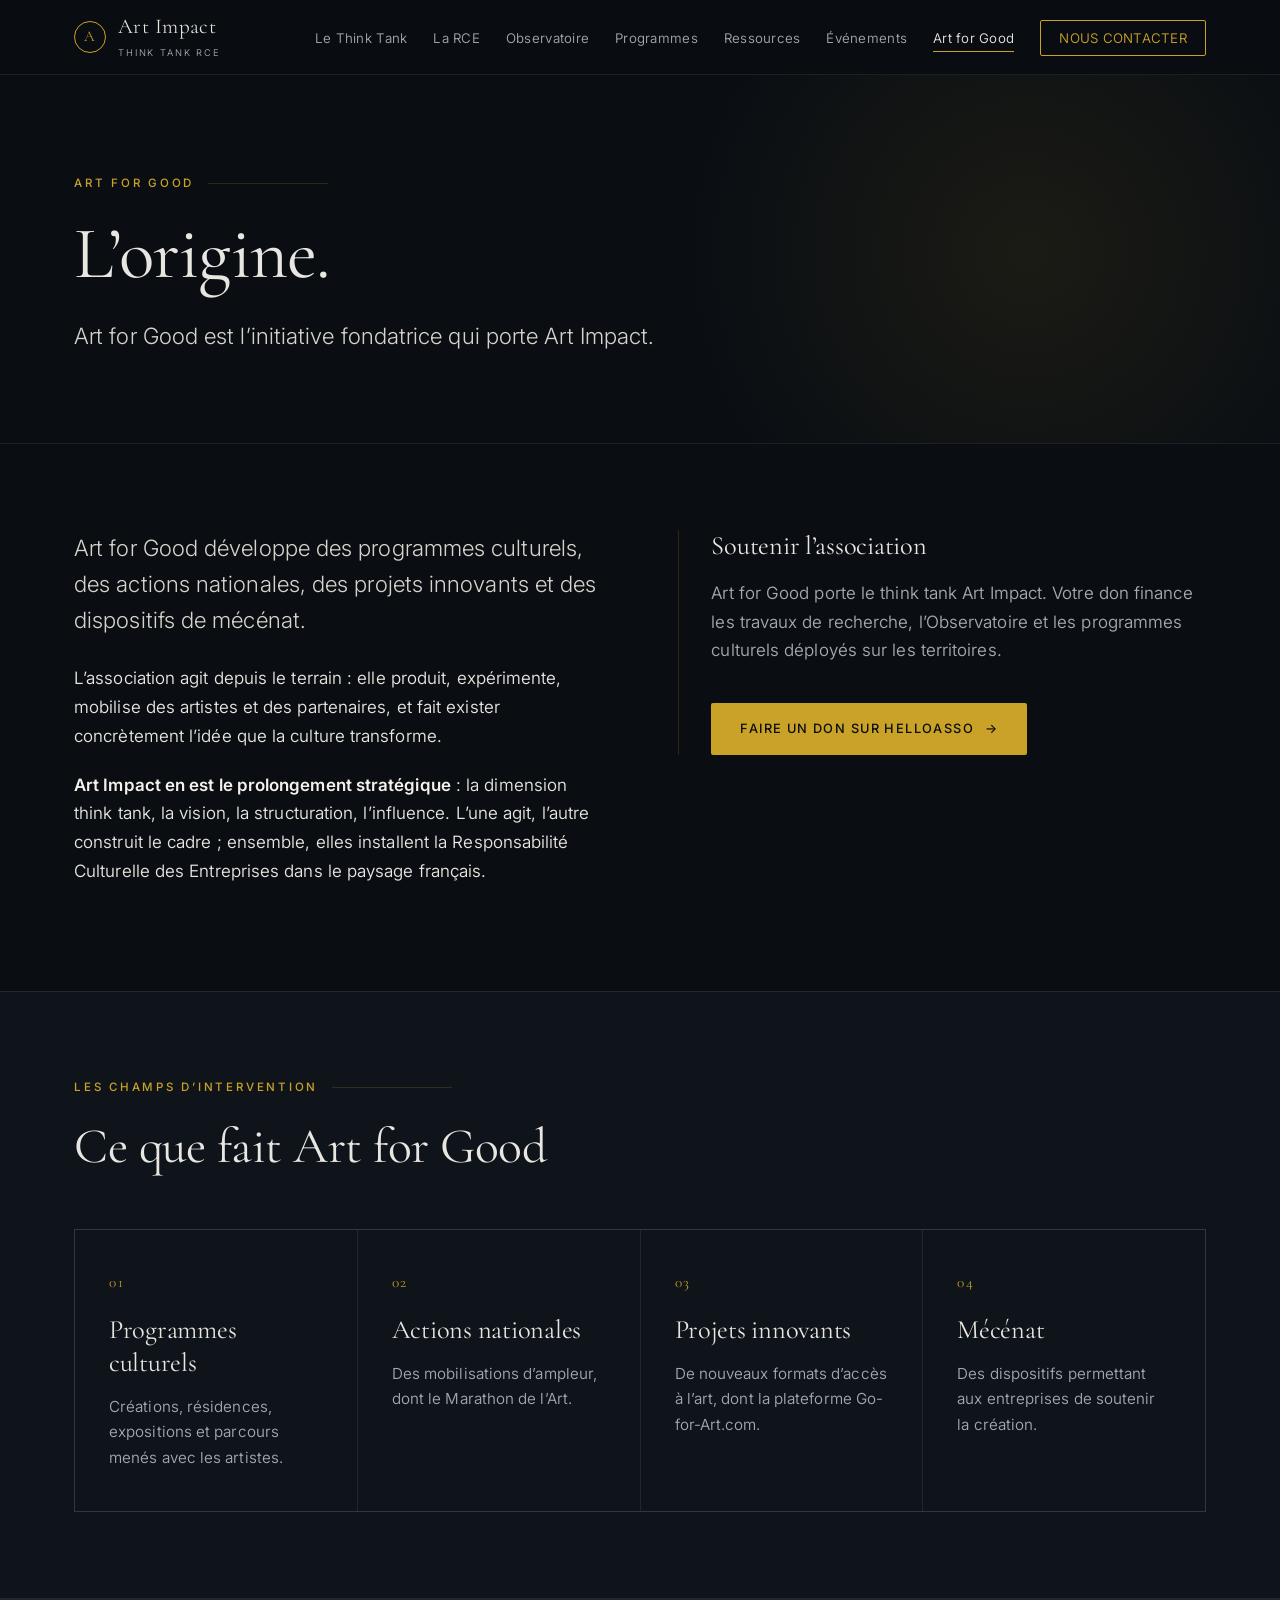
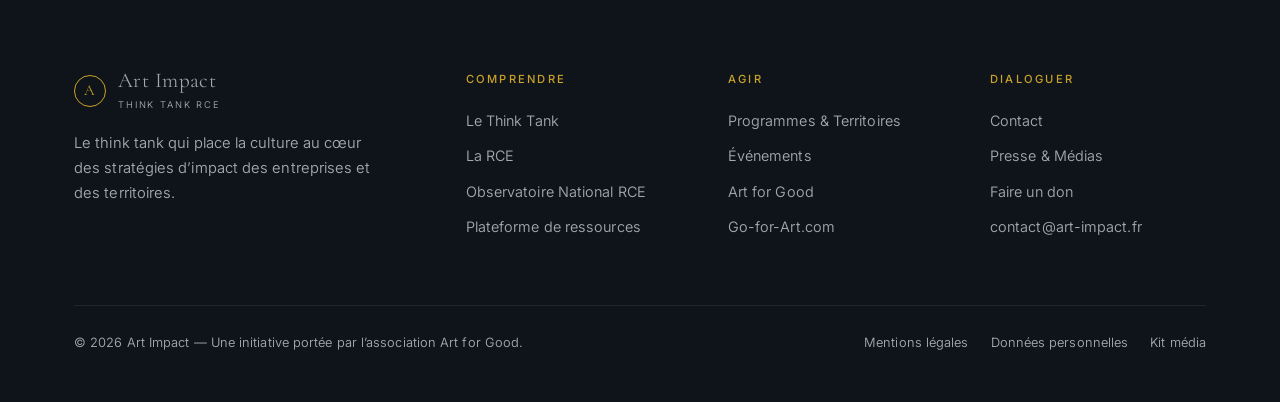
==== art-for-good.html @ ce0cd266 "Site Art Impact : think tank de la Responsabilite Culturelle des Entreprises Site statique 12 pages " ====
<!DOCTYPE html>
<html lang="fr">
<head>
<meta charset="utf-8">
<meta name="viewport" content="width=device-width, initial-scale=1">
<title>Art for Good — L’origine d’Art Impact</title>
<meta name="description" content="Art for Good est l’initiative fondatrice qui porte Art Impact : programmes culturels, actions nationales, projets innovants et dispositifs de mécénat.">
<link rel="canonical" href="https://art-impact.fr/art-for-good.html">
<meta name="theme-color" content="#0A0E13">
<meta property="og:type" content="website">
<meta property="og:site_name" content="Art Impact">
<meta property="og:locale" content="fr_FR">
<meta property="og:title" content="Art for Good — L’origine d’Art Impact">
<meta property="og:description" content="Art for Good est l’initiative fondatrice qui porte Art Impact : programmes culturels, actions nationales, projets innovants et dispositifs de mécénat.">
<meta property="og:url" content="https://art-impact.fr/art-for-good.html">
<meta name="twitter:card" content="summary_large_image">
<link rel="icon" href="data:image/svg+xml,<svg xmlns='http://www.w3.org/2000/svg' viewBox='0 0 32 32'><rect width='32' height='32' fill='%230A0E13'/><text x='16' y='23' font-size='19' font-family='Georgia,serif' fill='%23C9A227' text-anchor='middle'>A</text></svg>">
<link rel="preconnect" href="https://fonts.googleapis.com">
<link rel="preconnect" href="https://fonts.gstatic.com" crossorigin>
<link href="https://fonts.googleapis.com/css2?family=Cormorant+Garamond:wght@300;400;500&family=Inter:wght@300;400;500;600&display=swap" rel="stylesheet">
<link rel="stylesheet" href="assets/css/style.css">
<script type="application/ld+json">
{"@context":"https://schema.org","@type":"Organization","name":"Art Impact",
"alternateName":"Think Tank de la Responsabilité Culturelle des Entreprises",
"url":"https://art-impact.fr","email":"contact@art-impact.fr",
"description":"Art Impact est le think tank qui place la culture au cœur des stratégies d\u2019impact des entreprises et des territoires.",
"parentOrganization":{"@type":"NGO","name":"Art for Good"}}
</script>
</head>
<body>

<header class="site-header">
  <div class="wrap nav">
    <a class="brand" href="index.html" aria-label="Art Impact, accueil">
      <span class="brand-mark" aria-hidden="true">A</span>
      <span>
        <span class="brand-name">Art Impact</span>
        <span class="brand-sub">Think Tank RCE</span>
      </span>
    </a>
    <button class="burger" type="button" aria-label="Ouvrir le menu" aria-expanded="false" aria-controls="menu-principal">
      <span></span><span></span><span></span>
    </button>
    <ul class="nav-links" id="menu-principal">
      <li><a href="think-tank.html">Le Think&nbsp;Tank</a></li>
      <li><a href="rce.html">La RCE</a></li>
      <li><a href="observatoire.html">Observatoire</a></li>
      <li><a href="programmes.html">Programmes</a></li>
      <li><a href="ressources.html">Ressources</a></li>
      <li><a href="evenements.html">Événements</a></li>
      <li><a href="art-for-good.html" aria-current="page">Art&nbsp;for&nbsp;Good</a></li>
      <li><a class="nav-cta" href="contact.html">Nous contacter</a></li>
    </ul>
  </div>
</header>

<main id="contenu">

<section class="page-hero">
  <div class="wrap">
    <p class="eyebrow">Art for Good</p>
    <h1>L’origine.</h1>
    <p class="lead">Art for Good est l’initiative fondatrice qui porte Art Impact.</p>
  </div>
</section>

<section class="sec">
  <div class="wrap">
    <div class="split reveal">
      <div>
        <p class="lead">Art for Good développe des programmes culturels, des actions nationales, des
        projets innovants et des dispositifs de mécénat.</p>
        <p>L’association agit depuis le terrain&nbsp;: elle produit, expérimente, mobilise des artistes et
        des partenaires, et fait exister concrètement l’idée que la culture transforme.</p>
        <p><strong>Art Impact en est le prolongement stratégique</strong>&nbsp;: la dimension think tank,
        la vision, la structuration, l’influence. L’une agit, l’autre construit le cadre&nbsp;; ensemble,
        elles installent la Responsabilité Culturelle des Entreprises dans le paysage français.</p>
      </div>
      <div class="split-side">
        <h3>Soutenir l’association</h3>
        <p class="dim">Art for Good porte le think tank Art Impact. Votre don finance les travaux de
        recherche, l’Observatoire et les programmes culturels déployés sur les territoires.</p>
        <div class="btn-row">
          <a class="btn btn-primary" href="https://www.helloasso.com/associations/art-for-good" target="_blank" rel="noopener">Faire un don sur HelloAsso <span class="arw">&rarr;</span></a>
        </div>
      </div>
    </div>
  </div>
</section>

<section class="sec sec-alt">
  <div class="wrap">
    <div class="sec-head reveal">
      <p class="eyebrow">Les champs d’intervention</p>
      <h2>Ce que fait Art for Good</h2>
    </div>
    <div class="grid grid-4 reveal">
      <article class="cell"><span class="num">01</span><h3>Programmes culturels</h3>
        <p>Créations, résidences, expositions et parcours menés avec les artistes.</p></article>
      <article class="cell"><span class="num">02</span><h3>Actions nationales</h3>
        <p>Des mobilisations d’ampleur, dont le Marathon de l’Art.</p></article>
      <article class="cell"><span class="num">03</span><h3>Projets innovants</h3>
        <p>De nouveaux formats d’accès à l’art, dont la plateforme Go-for-Art.com.</p></article>
      <article class="cell"><span class="num">04</span><h3>Mécénat</h3>
        <p>Des dispositifs permettant aux entreprises de soutenir la création.</p></article>
    </div>
  </div>
</section>

</main>

<footer class="site-footer">
  <div class="wrap">
    <div class="foot-grid">
      <div class="foot-brand">
        <a class="brand" href="index.html">
          <span class="brand-mark" aria-hidden="true">A</span>
          <span>
            <span class="brand-name">Art Impact</span>
            <span class="brand-sub">Think Tank RCE</span>
          </span>
        </a>
        <p>Le think tank qui place la culture au cœur des stratégies d’impact des entreprises et des territoires.</p>
      </div>
      <div>
        <h4>Comprendre</h4>
        <ul>
          <li><a href="think-tank.html">Le Think Tank</a></li>
          <li><a href="rce.html">La RCE</a></li>
          <li><a href="observatoire.html">Observatoire National RCE</a></li>
          <li><a href="ressources.html">Plateforme de ressources</a></li>
        </ul>
      </div>
      <div>
        <h4>Agir</h4>
        <ul>
          <li><a href="programmes.html">Programmes &amp; Territoires</a></li>
          <li><a href="evenements.html">Événements</a></li>
          <li><a href="art-for-good.html">Art for Good</a></li>
          <li><a href="go-for-art.html">Go-for-Art.com</a></li>
        </ul>
      </div>
      <div>
        <h4>Dialoguer</h4>
        <ul>
          <li><a href="contact.html">Contact</a></li>
          <li><a href="presse.html">Presse &amp; Médias</a></li>
          <li><a href="https://www.helloasso.com/associations/art-for-good" target="_blank" rel="noopener">Faire un don</a></li>
          <li><a href="mailto:contact@art-impact.fr">contact@art-impact.fr</a></li>
        </ul>
      </div>
    </div>
    <div class="foot-bottom">
      <p>© 2026 Art Impact — Une initiative portée par l’association Art for Good.</p>
      <nav aria-label="Liens légaux">
        <a href="mentions-legales.html">Mentions légales</a>
        <a href="mentions-legales.html#donnees">Données personnelles</a>
        <a href="presse.html">Kit média</a>
      </nav>
    </div>
  </div>
</footer>

<script src="assets/js/main.js" defer></script>
</body>
</html>
---- assets/css/style.css ----
/* ART IMPACT — Think Tank de la Responsabilité Culturelle des Entreprises
   Direction artistique : institutionnel premium sombre */

:root{
  --ink:#0A0E13;
  --ink-2:#0F141B;
  --ink-3:#151C25;
  --line:rgba(201,162,39,.18);
  --line-soft:rgba(255,255,255,.08);
  --text:#E8E6E1;
  --text-dim:#A3A8B0;
  --gold:#C9A227;
  --gold-soft:#E0C15E;
  --copper:#B4703C;
  --serif:"Cormorant Garamond",Georgia,"Times New Roman",serif;
  --sans:"Inter",-apple-system,BlinkMacSystemFont,"Segoe UI",Roboto,sans-serif;
  --wrap:1180px;
  --gut:24px;
}

*,*::before,*::after{box-sizing:border-box}
html{scroll-behavior:smooth;-webkit-text-size-adjust:100%}
body{
  margin:0;background:var(--ink);color:var(--text);
  font-family:var(--sans);font-size:17px;line-height:1.7;
  font-weight:350;letter-spacing:.005em;
  -webkit-font-smoothing:antialiased;overflow-x:hidden;
}
img{max-width:100%;display:block}
a{color:inherit;text-decoration:none}
::selection{background:var(--gold);color:var(--ink)}

.wrap{width:100%;max-width:var(--wrap);margin:0 auto;padding:0 var(--gut)}
.narrow{max-width:820px}

/* ---------- Typographie ---------- */
h1,h2,h3,h4{font-family:var(--serif);font-weight:400;letter-spacing:-.01em;margin:0}
h1{font-size:clamp(2.6rem,6.4vw,4.6rem);line-height:1.04}
h2{font-size:clamp(2rem,4vw,3.1rem);line-height:1.12}
h3{font-size:clamp(1.3rem,2.2vw,1.65rem);line-height:1.25}
p{margin:0 0 1.15em}
.lead{font-size:clamp(1.12rem,1.9vw,1.4rem);line-height:1.62;color:#D6D3CC;font-weight:300}
.dim{color:var(--text-dim)}
.serif-quote{font-family:var(--serif);font-size:clamp(1.5rem,3.2vw,2.35rem);line-height:1.35;color:#F2EFE8;font-weight:300}
strong{font-weight:600;color:#F5F2EC}

.eyebrow{
  font-size:.72rem;letter-spacing:.24em;text-transform:uppercase;
  color:var(--gold);font-weight:500;font-family:var(--sans);
  display:flex;align-items:center;gap:14px;margin-bottom:22px;
}
.eyebrow::after{content:"";flex:1;height:1px;background:var(--line);max-width:120px}
.eyebrow.solo::after{display:none}

.rule{height:1px;background:var(--line-soft);border:0;margin:0}

/* ---------- Header ---------- */
.site-header{
  position:sticky;top:0;z-index:100;
  background:rgba(10,14,19,.82);backdrop-filter:blur(14px);
  border-bottom:1px solid var(--line-soft);
}
.nav{display:flex;align-items:center;justify-content:space-between;height:74px;gap:24px}
.brand{display:flex;align-items:center;gap:12px;flex-shrink:0}
.brand-mark{
  width:32px;height:32px;border:1px solid var(--gold);border-radius:50%;
  display:grid;place-items:center;font-family:var(--serif);font-size:.95rem;color:var(--gold);
  flex-shrink:0;
}
.brand-name{font-family:var(--serif);font-size:1.32rem;letter-spacing:.02em;line-height:1}
.brand-sub{display:block;font-family:var(--sans);font-size:.58rem;letter-spacing:.2em;
  text-transform:uppercase;color:var(--text-dim);margin-top:3px}
.nav-links{display:flex;align-items:center;gap:26px;list-style:none;margin:0;padding:0}
.nav-links a{
  font-size:.83rem;color:var(--text-dim);letter-spacing:.02em;
  padding:6px 0;position:relative;transition:color .25s;white-space:nowrap;
}
.nav-links a:hover,.nav-links a[aria-current="page"]{color:var(--text)}
.nav-links a[aria-current="page"]::after{
  content:"";position:absolute;left:0;right:0;bottom:0;height:1px;background:var(--gold);
}
.nav-cta{
  border:1px solid var(--gold);color:var(--gold)!important;
  padding:9px 18px!important;border-radius:2px;font-size:.78rem;letter-spacing:.08em;
  text-transform:uppercase;transition:background .25s,color .25s;
}
.nav-cta:hover{background:var(--gold);color:var(--ink)!important}
.burger{display:none;background:none;border:0;color:var(--text);padding:10px;cursor:pointer}
.burger span{display:block;width:22px;height:1.5px;background:currentColor;margin:5px 0;transition:.3s}
.nav-open .burger span:nth-child(1){transform:translateY(6.5px) rotate(45deg)}
.nav-open .burger span:nth-child(2){opacity:0}
.nav-open .burger span:nth-child(3){transform:translateY(-6.5px) rotate(-45deg)}

@media(max-width:1060px){
  .burger{display:block}
  .nav-links{
    position:fixed;inset:74px 0 auto;background:var(--ink-2);
    flex-direction:column;align-items:flex-start;gap:0;padding:14px var(--gut) 34px;
    border-bottom:1px solid var(--line-soft);
    transform:translateY(-120%);transition:transform .4s cubic-bezier(.16,1,.3,1);
    max-height:calc(100vh - 74px);overflow-y:auto;
  }
  .nav-open .nav-links{transform:translateY(0)}
  .nav-links li{width:100%;border-bottom:1px solid var(--line-soft)}
  .nav-links li:last-child{border:0;padding-top:18px}
  .nav-links a{display:block;padding:15px 0;font-size:.98rem}
  .nav-cta{display:inline-block}
}

/* ---------- Hero ---------- */
.hero{position:relative;padding:clamp(88px,15vh,170px) 0 clamp(72px,11vh,120px);overflow:hidden}
.hero::before{
  content:"";position:absolute;top:-30%;left:50%;transform:translateX(-50%);
  width:1100px;height:1100px;pointer-events:none;
  background:radial-gradient(circle,rgba(201,162,39,.10) 0%,rgba(180,112,60,.05) 38%,transparent 66%);
}
.hero::after{
  content:"";position:absolute;inset:0;pointer-events:none;opacity:.5;
  background-image:linear-gradient(var(--line-soft) 1px,transparent 1px);
  background-size:100% 96px;mask-image:linear-gradient(to bottom,transparent,#000 60%,transparent);
  -webkit-mask-image:linear-gradient(to bottom,transparent,#000 60%,transparent);
}
.hero .wrap{position:relative;z-index:2}
.hero h1{max-width:16ch}
.hero .lead{max-width:62ch;margin-top:30px}
.hero-meta{
  display:flex;flex-wrap:wrap;gap:12px 34px;margin-top:44px;
  font-size:.76rem;letter-spacing:.14em;text-transform:uppercase;color:var(--text-dim);
}
.hero-meta span{display:flex;align-items:center;gap:9px}
.hero-meta span::before{content:"";width:5px;height:5px;background:var(--gold);border-radius:50%}

.page-hero{padding:clamp(70px,11vh,120px) 0 clamp(48px,7vh,76px);border-bottom:1px solid var(--line-soft);position:relative;overflow:hidden}
.page-hero::before{
  content:"";position:absolute;top:-55%;right:-10%;width:760px;height:760px;pointer-events:none;
  background:radial-gradient(circle,rgba(201,162,39,.09),transparent 64%);
}
.page-hero .wrap{position:relative;z-index:2}
.page-hero h1{max-width:18ch}
.page-hero .lead{max-width:64ch;margin-top:26px}

/* ---------- Sections ---------- */
section{position:relative}
.sec{padding:clamp(66px,9.5vh,118px) 0}
.sec-alt{background:var(--ink-2);border-top:1px solid var(--line-soft);border-bottom:1px solid var(--line-soft)}
.sec-head{max-width:760px;margin-bottom:54px}
.sec-head p:last-child{margin-bottom:0}

/* ---------- Boutons ---------- */
.btn-row{display:flex;flex-wrap:wrap;gap:14px;margin-top:38px}
.btn{
  display:inline-flex;align-items:center;gap:11px;
  padding:14px 28px;border-radius:2px;font-size:.8rem;letter-spacing:.11em;
  text-transform:uppercase;font-weight:500;transition:.28s;border:1px solid transparent;
}
.btn-primary{background:var(--gold);color:var(--ink)}
.btn-primary:hover{background:var(--gold-soft)}
.btn-ghost{border-color:var(--line);color:var(--text)}
.btn-ghost:hover{border-color:var(--gold);color:var(--gold)}
.btn .arw{transition:transform .28s}
.btn:hover .arw{transform:translateX(4px)}

.link-more{
  display:inline-flex;align-items:center;gap:9px;color:var(--gold);
  font-size:.78rem;letter-spacing:.11em;text-transform:uppercase;font-weight:500;
  border-bottom:1px solid transparent;padding-bottom:3px;transition:border-color .25s;
}
.link-more:hover{border-color:var(--gold)}

/* ---------- Grilles ---------- */
.grid{display:grid;gap:1px;background:var(--line-soft);border:1px solid var(--line-soft)}
.grid-2{grid-template-columns:repeat(2,1fr)}
.grid-3{grid-template-columns:repeat(3,1fr)}
.grid-4{grid-template-columns:repeat(4,1fr)}
.cell{background:var(--ink);padding:40px 34px;transition:background .35s;position:relative}
.sec-alt .cell{background:var(--ink-2)}
.cell:hover{background:var(--ink-3)}
.cell .num{
  font-family:var(--serif);font-size:.95rem;color:var(--gold);
  display:block;margin-bottom:18px;letter-spacing:.1em;
}
.cell h3{margin-bottom:14px}
.cell p{font-size:.95rem;color:var(--text-dim);margin-bottom:0}
.cell p + .link-more{margin-top:22px}

.cards{display:grid;gap:22px;grid-template-columns:repeat(auto-fit,minmax(280px,1fr))}
.card{
  background:var(--ink-2);border:1px solid var(--line-soft);padding:34px 30px;
  border-radius:3px;transition:border-color .35s,transform .35s;
}
.sec-alt .card{background:var(--ink-3)}
.card:hover{border-color:var(--line);transform:translateY(-3px)}
.card h3{margin-bottom:12px}
.card p{font-size:.95rem;color:var(--text-dim);margin-bottom:0}

/* ---------- Liste éditoriale ---------- */
.ed-list{list-style:none;margin:0;padding:0;border-top:1px solid var(--line-soft)}
.ed-list li{
  border-bottom:1px solid var(--line-soft);padding:26px 0;
  display:grid;grid-template-columns:52px 1fr;gap:24px;align-items:start;
}
.ed-list .k{font-family:var(--serif);color:var(--gold);font-size:1.05rem;padding-top:2px}
.ed-list h3{margin-bottom:8px}
.ed-list p{font-size:.95rem;color:var(--text-dim);margin:0}

.bullets{list-style:none;margin:0;padding:0}
.bullets li{
  position:relative;padding-left:26px;margin-bottom:14px;
  font-size:.98rem;color:var(--text-dim);
}
.bullets li::before{
  content:"";position:absolute;left:0;top:11px;width:11px;height:1px;background:var(--gold);
}
.bullets strong{color:var(--text)}

/* ---------- Chiffres ---------- */
.stats{display:grid;grid-template-columns:repeat(auto-fit,minmax(190px,1fr));gap:1px;background:var(--line-soft);
  border:1px solid var(--line-soft)}
.stat{background:var(--ink);padding:38px 30px}
.sec-alt .stat{background:var(--ink-2)}
.stat b{display:block;font-family:var(--serif);font-size:clamp(2.2rem,4.4vw,3.1rem);color:var(--gold-soft);
  font-weight:400;line-height:1;margin-bottom:12px}
.stat span{font-size:.85rem;color:var(--text-dim);letter-spacing:.02em}

/* ---------- Split ---------- */
.split{display:grid;grid-template-columns:1fr 1fr;gap:clamp(40px,6vw,86px);align-items:start}
.split-side{border-left:1px solid var(--line);padding-left:32px}
.split-side h3{margin-bottom:16px}

/* ---------- Citation ---------- */
.pull{
  border-left:2px solid var(--gold);padding:8px 0 8px 32px;margin:52px 0;max-width:780px;
}

/* ---------- CTA bande ---------- */
.cta-band{
  background:linear-gradient(135deg,var(--ink-3),var(--ink-2));
  border-top:1px solid var(--line);border-bottom:1px solid var(--line);
  padding:clamp(58px,8vh,96px) 0;text-align:center;position:relative;overflow:hidden;
}
.cta-band::before{
  content:"";position:absolute;inset:0;pointer-events:none;
  background:radial-gradient(ellipse at 50% 120%,rgba(201,162,39,.14),transparent 62%);
}
.cta-band .wrap{position:relative;z-index:2}
.cta-band h2{max-width:20ch;margin:0 auto 20px}
.cta-band .lead{max-width:56ch;margin:0 auto}
.cta-band .btn-row{justify-content:center}

/* ---------- Formulaire ---------- */
.form{display:grid;gap:20px;max-width:680px}
.field{display:grid;gap:8px}
.field label{font-size:.72rem;letter-spacing:.16em;text-transform:uppercase;color:var(--text-dim)}
.field input,.field select,.field textarea{
  background:var(--ink-2);border:1px solid var(--line-soft);color:var(--text);
  padding:14px 16px;font-family:var(--sans);font-size:.97rem;border-radius:2px;
  transition:border-color .25s;width:100%;
}
.field input:focus,.field select:focus,.field textarea:focus{outline:0;border-color:var(--gold)}
.field textarea{min-height:150px;resize:vertical}
.form-row{display:grid;grid-template-columns:1fr 1fr;gap:20px}
.consent{display:flex;gap:12px;align-items:flex-start;font-size:.85rem;color:var(--text-dim)}
.consent input{width:16px;height:16px;margin-top:3px;accent-color:var(--gold);flex-shrink:0}

/* ---------- Footer ---------- */
.site-footer{background:var(--ink-2);border-top:1px solid var(--line-soft);padding:70px 0 34px;font-size:.9rem}
.foot-grid{display:grid;grid-template-columns:1.6fr 1fr 1fr 1fr;gap:46px;margin-bottom:54px}
.foot-grid h4{font-family:var(--sans);font-size:.7rem;letter-spacing:.2em;text-transform:uppercase;
  color:var(--gold);margin-bottom:20px;font-weight:500}
.foot-grid ul{list-style:none;margin:0;padding:0}
.foot-grid li{margin-bottom:11px}
.foot-grid a{color:var(--text-dim);transition:color .25s}
.foot-grid a:hover{color:var(--text)}
.foot-brand p{color:var(--text-dim);font-size:.92rem;max-width:34ch;margin-top:18px}
.foot-bottom{
  border-top:1px solid var(--line-soft);padding-top:26px;
  display:flex;flex-wrap:wrap;gap:16px;justify-content:space-between;
  font-size:.8rem;color:var(--text-dim);
}
.foot-bottom nav{display:flex;flex-wrap:wrap;gap:22px}

/* ---------- Animation ---------- */
.reveal{opacity:0;transform:translateY(22px);transition:opacity .85s cubic-bezier(.16,1,.3,1),transform .85s cubic-bezier(.16,1,.3,1)}
.reveal.in{opacity:1;transform:none}

/* ---------- Responsive ---------- */
@media(max-width:980px){
  .grid-4{grid-template-columns:repeat(2,1fr)}
  .grid-3{grid-template-columns:1fr}
  .split{grid-template-columns:1fr}
  .split-side{border-left:0;border-top:1px solid var(--line);padding-left:0;padding-top:28px}
  .foot-grid{grid-template-columns:1fr 1fr;gap:38px}
}
@media(max-width:640px){
  body{font-size:16px}
  .grid-2,.grid-4{grid-template-columns:1fr}
  .cell{padding:32px 26px}
  .form-row{grid-template-columns:1fr}
  .foot-grid{grid-template-columns:1fr}
  .ed-list li{grid-template-columns:1fr;gap:8px}
  .pull{padding-left:22px;margin:38px 0}
}
@media(prefers-reduced-motion:reduce){
  *{animation:none!important;transition:none!important}
  html{scroll-behavior:auto}
  .reveal{opacity:1;transform:none}
}
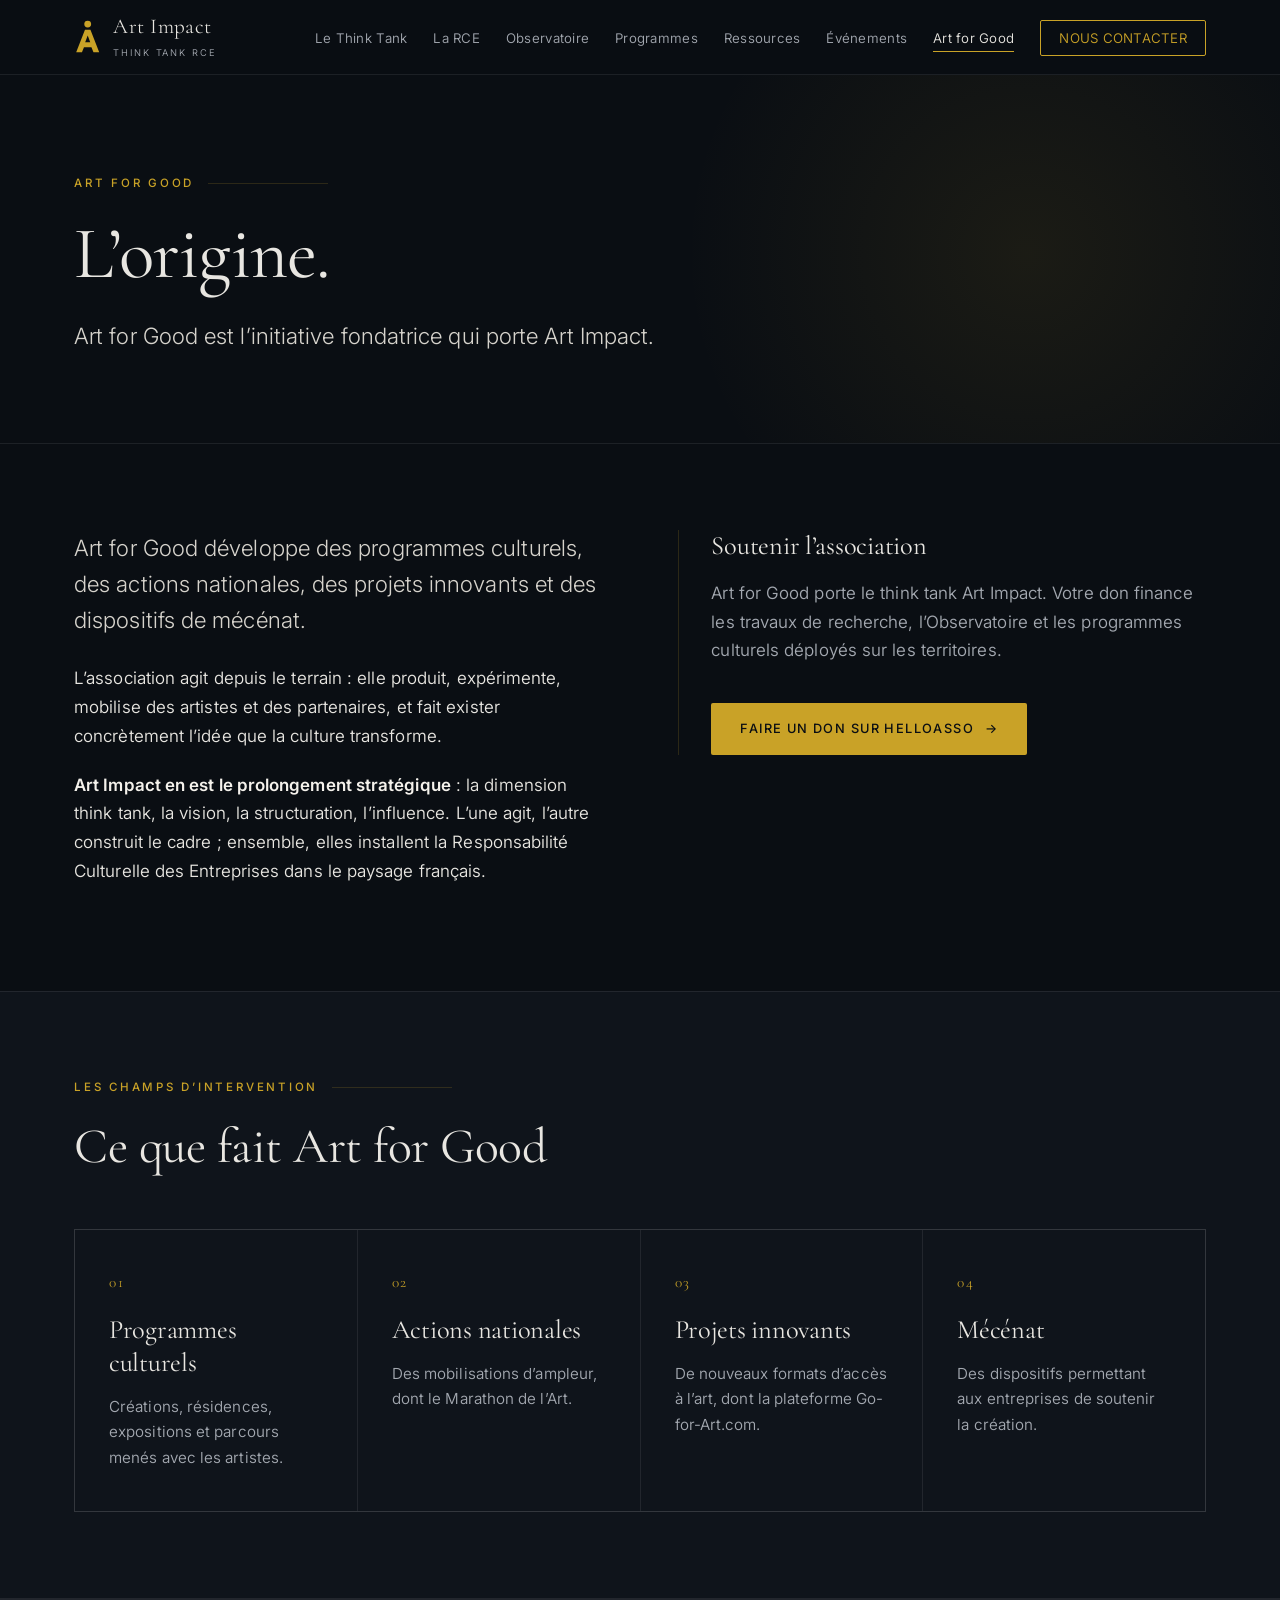
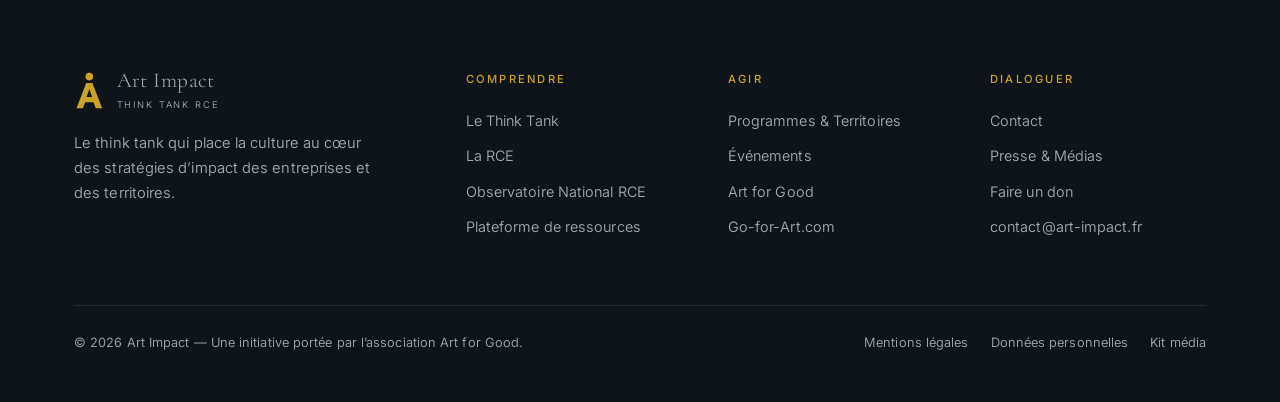
==== commit 3916edb6: "Integre le picto officiel Art Impact (logo, favicon, kit media) Le picto fourni est vectorise en SVG" ====
--- a/art-for-good.html
+++ b/art-for-good.html
@@ -14,7 +14,8 @@
 <meta property="og:description" content="Art for Good est l’initiative fondatrice qui porte Art Impact : programmes culturels, actions nationales, projets innovants et dispositifs de mécénat.">
 <meta property="og:url" content="https://art-impact.fr/art-for-good.html">
 <meta name="twitter:card" content="summary_large_image">
-<link rel="icon" href="data:image/svg+xml,<svg xmlns='http://www.w3.org/2000/svg' viewBox='0 0 32 32'><rect width='32' height='32' fill='%230A0E13'/><text x='16' y='23' font-size='19' font-family='Georgia,serif' fill='%23C9A227' text-anchor='middle'>A</text></svg>">
+<link rel="icon" type="image/svg+xml" href="assets/img/favicon.svg">
+<link rel="apple-touch-icon" href="assets/img/favicon.svg">
 <link rel="preconnect" href="https://fonts.googleapis.com">
 <link rel="preconnect" href="https://fonts.gstatic.com" crossorigin>
 <link href="https://fonts.googleapis.com/css2?family=Cormorant+Garamond:wght@300;400;500&family=Inter:wght@300;400;500;600&display=swap" rel="stylesheet">
@@ -32,7 +33,7 @@
 <header class="site-header">
   <div class="wrap nav">
     <a class="brand" href="index.html" aria-label="Art Impact, accueil">
-      <span class="brand-mark" aria-hidden="true">A</span>
+      <svg class="brand-mark" viewBox="0 0 100 124" aria-hidden="true" focusable="false"><circle cx="50" cy="15" r="12.5"/><path fill-rule="evenodd" d="M40 36h20l32 82H71l-7.4-19H36.4L29 118H8L40 36zm10 20.5-9.2 25h18.4L50 56.5z"/></svg>
       <span>
         <span class="brand-name">Art Impact</span>
         <span class="brand-sub">Think Tank RCE</span>
@@ -114,7 +115,7 @@
     <div class="foot-grid">
       <div class="foot-brand">
         <a class="brand" href="index.html">
-          <span class="brand-mark" aria-hidden="true">A</span>
+          <svg class="brand-mark" viewBox="0 0 100 124" aria-hidden="true" focusable="false"><circle cx="50" cy="15" r="12.5"/><path fill-rule="evenodd" d="M40 36h20l32 82H71l-7.4-19H36.4L29 118H8L40 36zm10 20.5-9.2 25h18.4L50 56.5z"/></svg>
           <span>
             <span class="brand-name">Art Impact</span>
             <span class="brand-sub">Think Tank RCE</span>
--- a/assets/css/style.css
+++ b/assets/css/style.css
@@ -63,10 +63,11 @@
 .nav{display:flex;align-items:center;justify-content:space-between;height:74px;gap:24px}
 .brand{display:flex;align-items:center;gap:12px;flex-shrink:0}
 .brand-mark{
-  width:32px;height:32px;border:1px solid var(--gold);border-radius:50%;
-  display:grid;place-items:center;font-family:var(--serif);font-size:.95rem;color:var(--gold);
-  flex-shrink:0;
-}
+  width:auto;height:34px;flex-shrink:0;display:block;
+  color:var(--gold);fill:currentColor;transition:color .3s;
+}
+.brand:hover .brand-mark{color:var(--gold-soft)}
+.site-footer .brand-mark{height:38px}
 .brand-name{font-family:var(--serif);font-size:1.32rem;letter-spacing:.02em;line-height:1}
 .brand-sub{display:block;font-family:var(--sans);font-size:.58rem;letter-spacing:.2em;
   text-transform:uppercase;color:var(--text-dim);margin-top:3px}
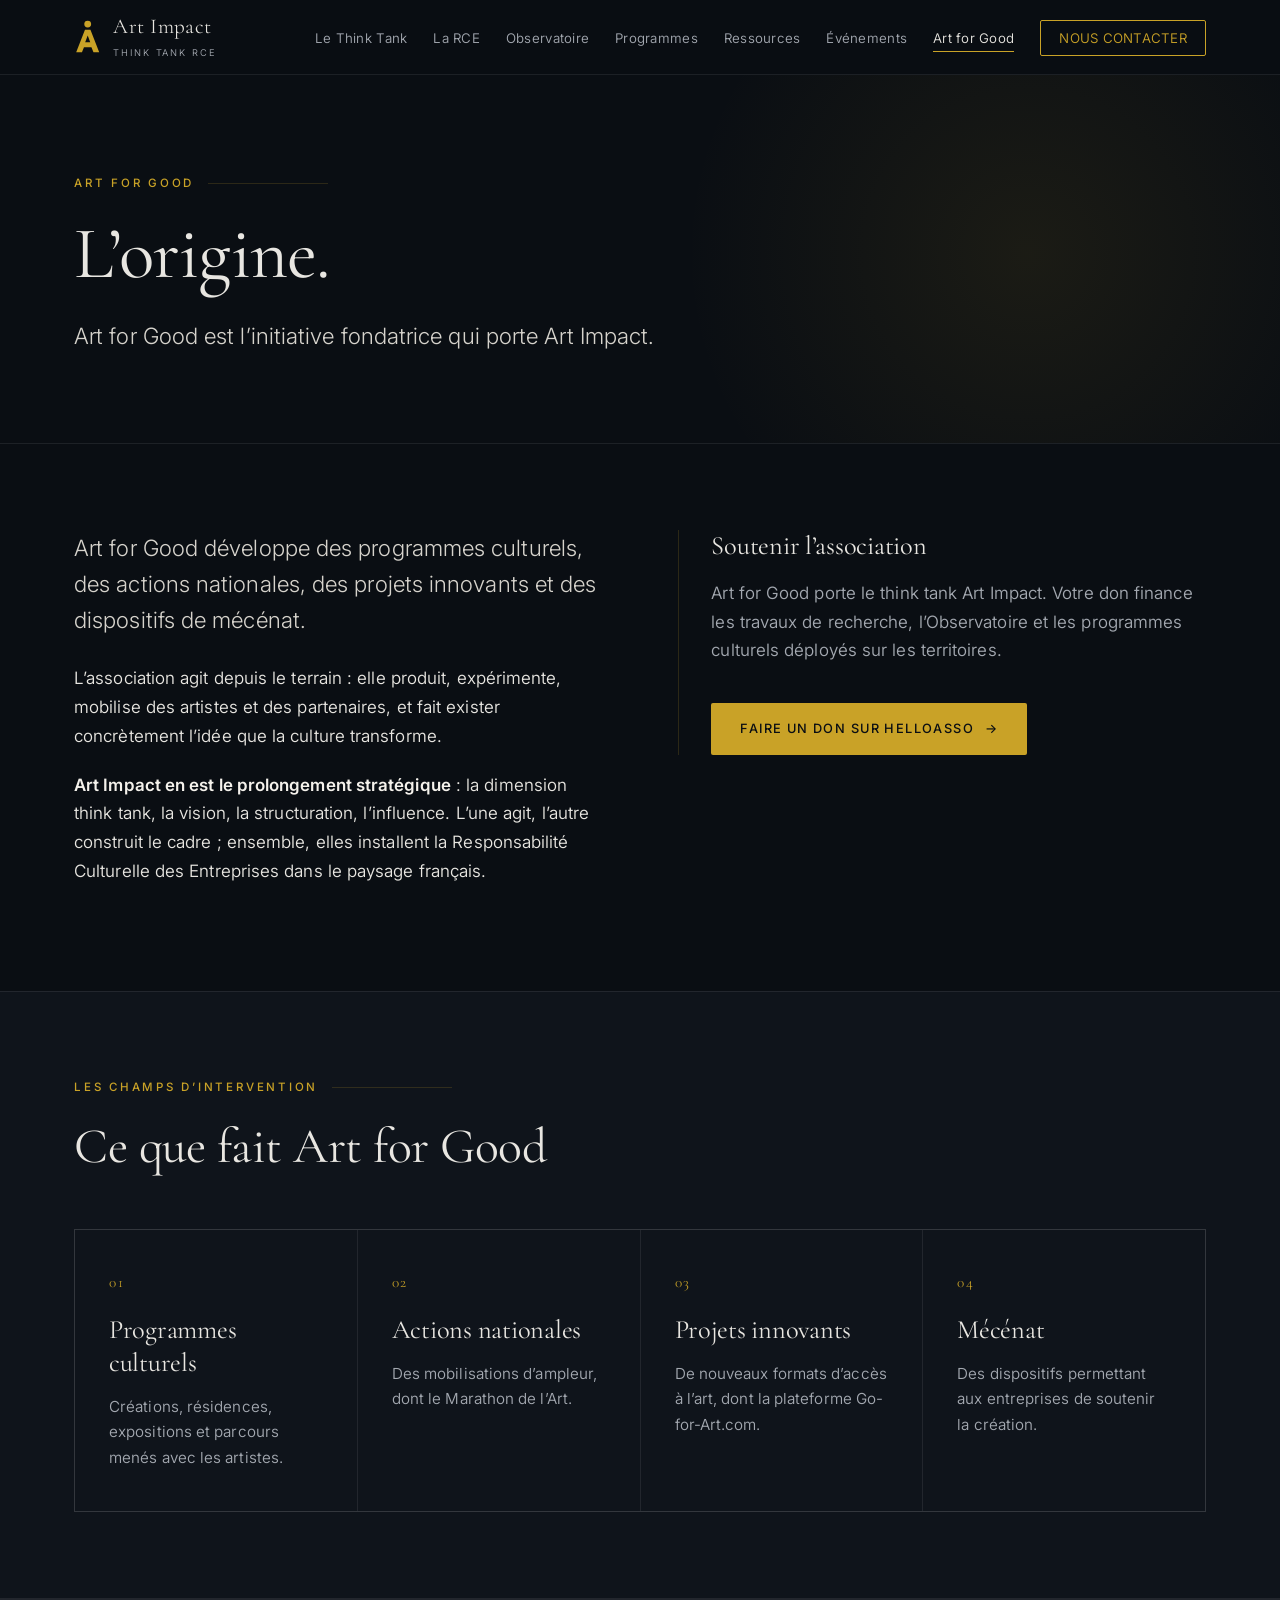
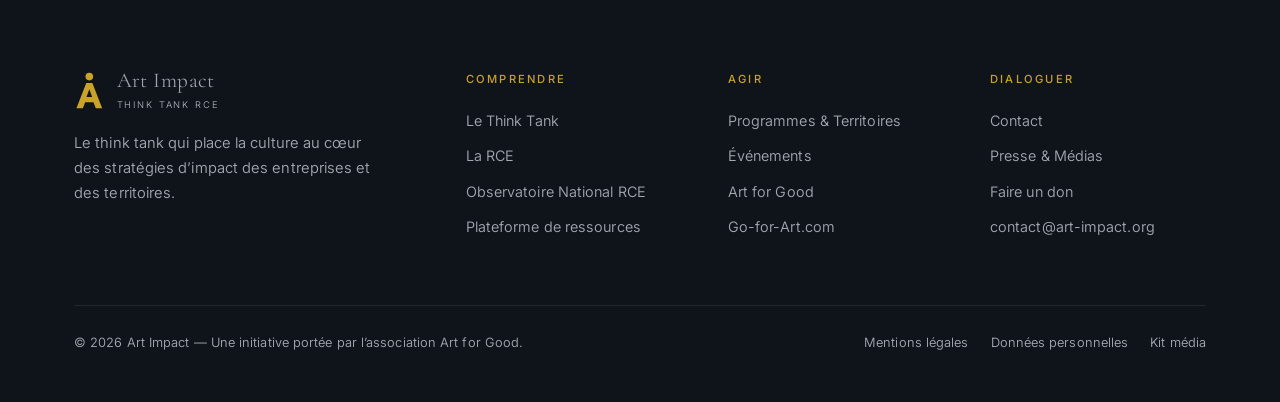
==== commit b64ac21e: "Passe les adresses email en @art-impact.org Co-Authored-By: Claude Opus 5 <noreply@anthropic.com>" ====
--- a/art-for-good.html
+++ b/art-for-good.html
@@ -5,14 +5,14 @@
 <meta name="viewport" content="width=device-width, initial-scale=1">
 <title>Art for Good — L’origine d’Art Impact</title>
 <meta name="description" content="Art for Good est l’initiative fondatrice qui porte Art Impact : programmes culturels, actions nationales, projets innovants et dispositifs de mécénat.">
-<link rel="canonical" href="https://art-impact.fr/art-for-good.html">
+<link rel="canonical" href="https://art-impact.org/art-for-good.html">
 <meta name="theme-color" content="#0A0E13">
 <meta property="og:type" content="website">
 <meta property="og:site_name" content="Art Impact">
 <meta property="og:locale" content="fr_FR">
 <meta property="og:title" content="Art for Good — L’origine d’Art Impact">
 <meta property="og:description" content="Art for Good est l’initiative fondatrice qui porte Art Impact : programmes culturels, actions nationales, projets innovants et dispositifs de mécénat.">
-<meta property="og:url" content="https://art-impact.fr/art-for-good.html">
+<meta property="og:url" content="https://art-impact.org/art-for-good.html">
 <meta name="twitter:card" content="summary_large_image">
 <link rel="icon" type="image/svg+xml" href="assets/img/favicon.svg">
 <link rel="apple-touch-icon" href="assets/img/favicon.svg">
@@ -23,7 +23,7 @@
 <script type="application/ld+json">
 {"@context":"https://schema.org","@type":"Organization","name":"Art Impact",
 "alternateName":"Think Tank de la Responsabilité Culturelle des Entreprises",
-"url":"https://art-impact.fr","email":"contact@art-impact.fr",
+"url":"https://art-impact.org","email":"contact@art-impact.org",
 "description":"Art Impact est le think tank qui place la culture au cœur des stratégies d\u2019impact des entreprises et des territoires.",
 "parentOrganization":{"@type":"NGO","name":"Art for Good"}}
 </script>
@@ -147,7 +147,7 @@
           <li><a href="contact.html">Contact</a></li>
           <li><a href="presse.html">Presse &amp; Médias</a></li>
           <li><a href="https://www.helloasso.com/associations/art-for-good" target="_blank" rel="noopener">Faire un don</a></li>
-          <li><a href="mailto:contact@art-impact.fr">contact@art-impact.fr</a></li>
+          <li><a href="mailto:contact@art-impact.org">contact@art-impact.org</a></li>
         </ul>
       </div>
     </div>
--- a/assets/css/style.css
+++ b/assets/css/style.css
@@ -306,3 +306,25 @@
   html{scroll-behavior:auto}
   .reveal{opacity:1;transform:none}
 }
+
+/* ---------- Bloc logo d'ouverture (accueil) ---------- */
+.logo-lockup{text-align:center;margin:0 auto clamp(48px,7vh,78px);max-width:640px}
+.lockup-mark{
+  height:clamp(72px,11vw,104px);width:auto;display:block;margin:0 auto 26px;
+  color:var(--gold);fill:currentColor;
+}
+.lockup-name{
+  font-family:var(--serif);font-weight:300;
+  font-size:clamp(2.1rem,5vw,3.4rem);line-height:1;
+  letter-spacing:.02em;color:#F5F2EC;margin:0 0 18px;
+}
+.lockup-base{
+  font-size:clamp(.74rem,1.7vw,.92rem);letter-spacing:.06em;
+  color:var(--text-dim);margin:0;line-height:1.7;
+}
+.logo-lockup + .eyebrow{justify-content:center}
+.logo-lockup + .eyebrow::before,
+.logo-lockup + .eyebrow::after{content:"";flex:1;height:1px;background:var(--line);max-width:90px}
+@media(max-width:560px){
+  .lockup-base{letter-spacing:.02em}
+}
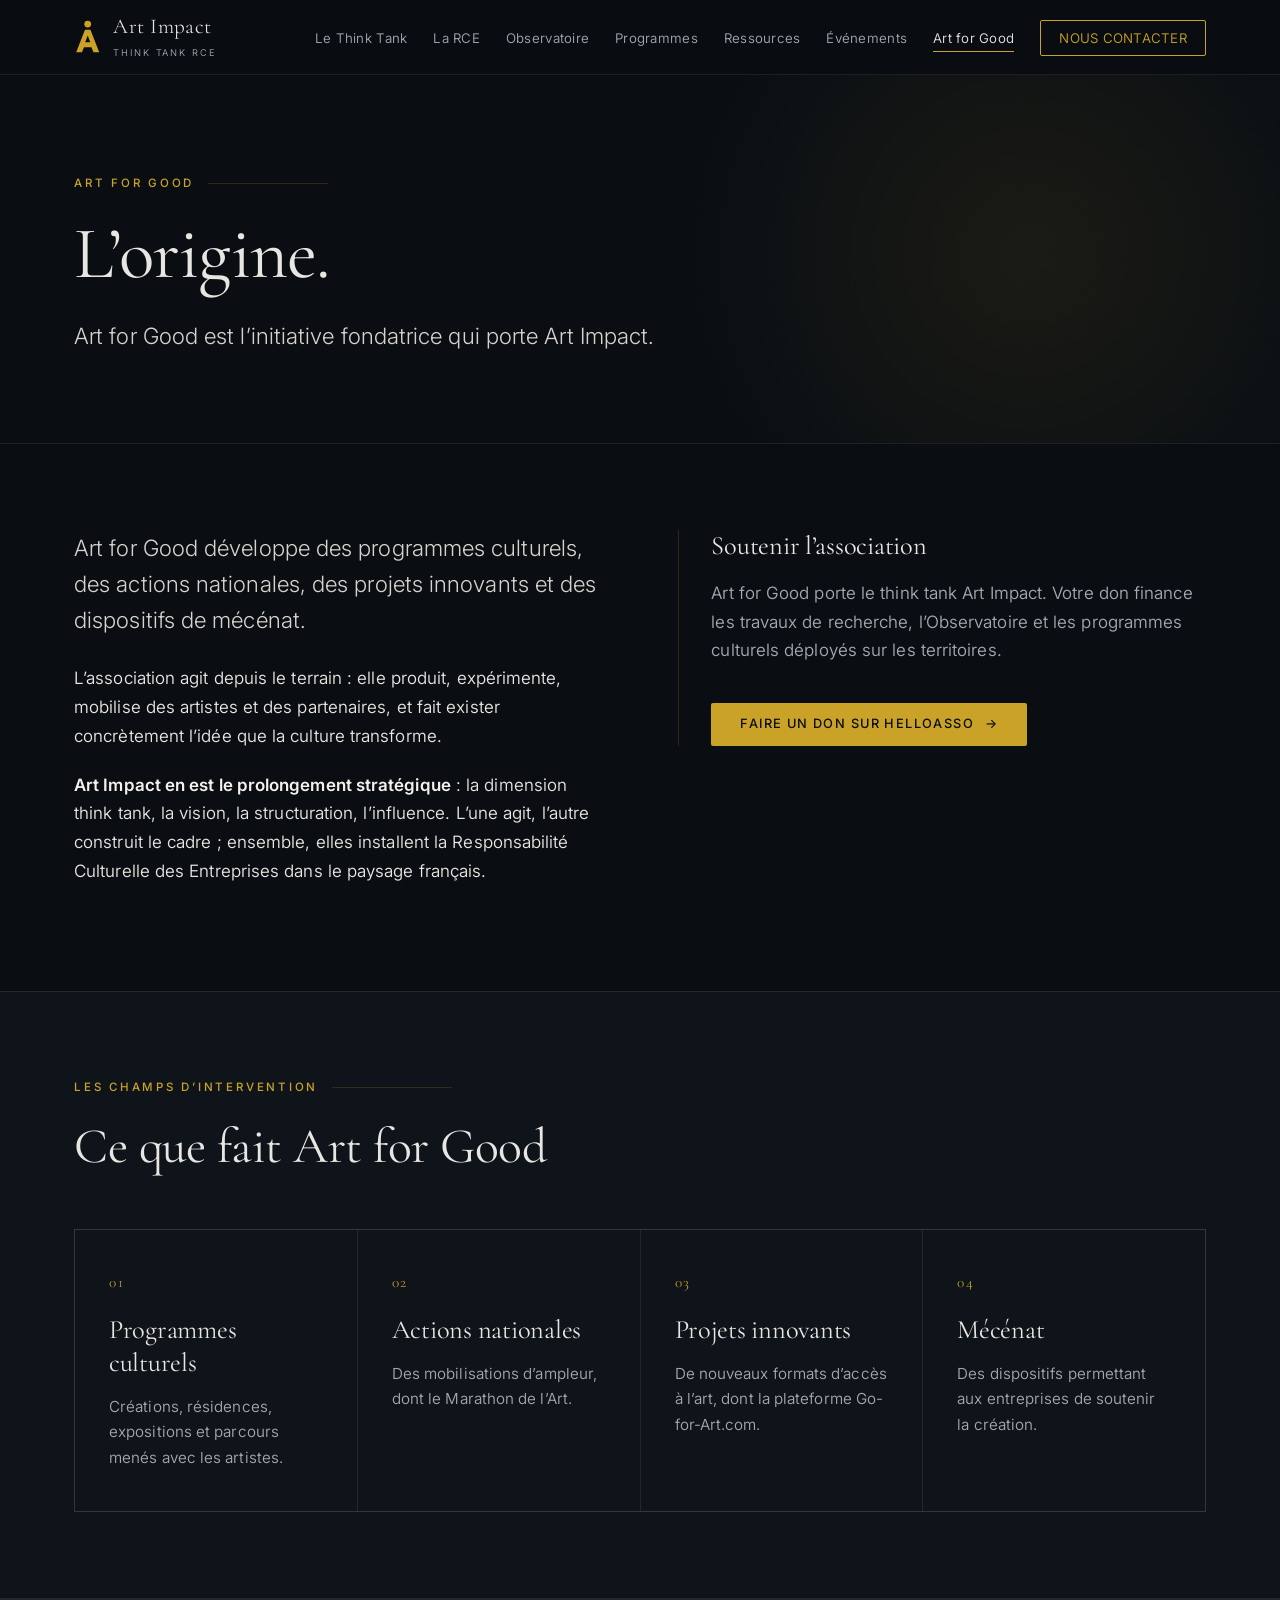
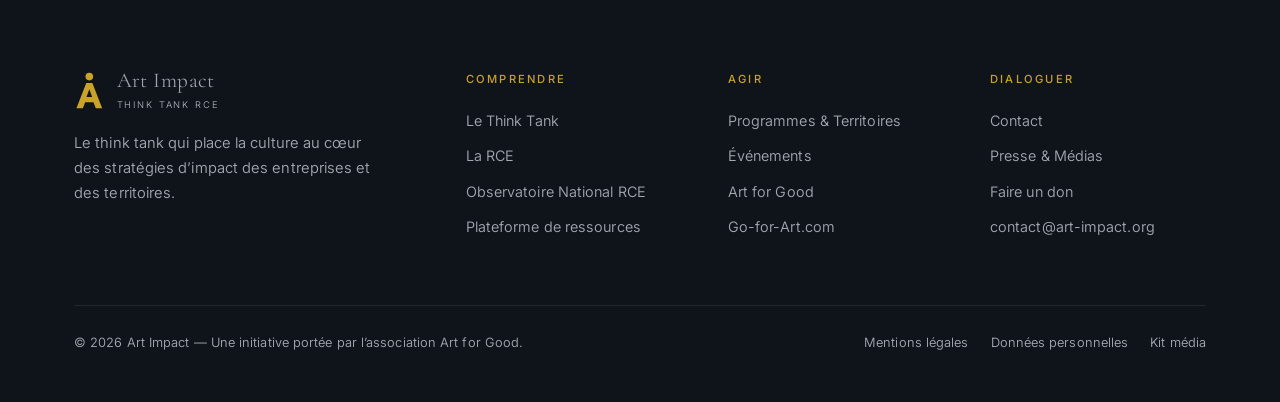
==== commit dac8bf70: "Optimise le referencement naturel et la visibilite dans les IA SEO classique : - image de partage Op" ====
--- a/art-for-good.html
+++ b/art-for-good.html
@@ -13,7 +13,16 @@
 <meta property="og:title" content="Art for Good — L’origine d’Art Impact">
 <meta property="og:description" content="Art for Good est l’initiative fondatrice qui porte Art Impact : programmes culturels, actions nationales, projets innovants et dispositifs de mécénat.">
 <meta property="og:url" content="https://art-impact.org/art-for-good.html">
+<meta property="og:image" content="https://art-impact.org/assets/img/og-image.jpg">
+<meta property="og:image:width" content="1200">
+<meta property="og:image:height" content="630">
+<meta property="og:image:alt" content="Art Impact — think tank de la Responsabilité Culturelle des Entreprises">
 <meta name="twitter:card" content="summary_large_image">
+<meta name="twitter:title" content="Art for Good — L’origine d’Art Impact">
+<meta name="twitter:description" content="Art for Good est l’initiative fondatrice qui porte Art Impact : programmes culturels, actions nationales, projets innovants et dispositifs de mécénat.">
+<meta name="twitter:image" content="https://art-impact.org/assets/img/og-image.jpg">
+<meta name="robots" content="index, follow, max-snippet:-1, max-image-preview:large, max-video-preview:-1">
+<meta name="author" content="Art Impact">
 <link rel="icon" type="image/svg+xml" href="assets/img/favicon.svg">
 <link rel="apple-touch-icon" href="assets/img/favicon.svg">
 <link rel="preconnect" href="https://fonts.googleapis.com">
@@ -21,11 +30,7 @@
 <link href="https://fonts.googleapis.com/css2?family=Cormorant+Garamond:wght@300;400;500&family=Inter:wght@300;400;500;600&display=swap" rel="stylesheet">
 <link rel="stylesheet" href="assets/css/style.css">
 <script type="application/ld+json">
-{"@context":"https://schema.org","@type":"Organization","name":"Art Impact",
-"alternateName":"Think Tank de la Responsabilité Culturelle des Entreprises",
-"url":"https://art-impact.org","email":"contact@art-impact.org",
-"description":"Art Impact est le think tank qui place la culture au cœur des stratégies d\u2019impact des entreprises et des territoires.",
-"parentOrganization":{"@type":"NGO","name":"Art for Good"}}
+{"@context":"https://schema.org","@graph":[{"@type":["Organization","NGO"],"@id":"https://art-impact.org/#organisation","name":"Art Impact","alternateName":"Think Tank de la Responsabilité Culturelle des Entreprises","url":"https://art-impact.org","email":"contact@art-impact.org","logo":{"@type":"ImageObject","url":"https://art-impact.org/assets/img/og-image.jpg","width":1200,"height":630},"image":"https://art-impact.org/assets/img/og-image.jpg","description":"Art Impact est le think tank qui place la culture au cœur des stratégies d’impact des entreprises et des territoires.","areaServed":{"@type":"Country","name":"France"},"knowsAbout":["Responsabilité Culturelle des Entreprises","RCE","impact culturel","mécénat culturel","RSE","attractivité territoriale","politique culturelle","engagement des salariés"],"parentOrganization":{"@type":"NGO","name":"Art for Good","url":"https://www.helloasso.com/associations/art-for-good"},"contactPoint":[{"@type":"ContactPoint","email":"contact@art-impact.org","contactType":"informations","availableLanguage":"French"},{"@type":"ContactPoint","email":"presse@art-impact.org","contactType":"presse","availableLanguage":"French"}]},{"@type":"WebSite","@id":"https://art-impact.org/#site","url":"https://art-impact.org","name":"Art Impact","inLanguage":"fr-FR","publisher":{"@id":"https://art-impact.org/#organisation"}},{"@type":"WebPage","@id":"https://art-impact.org/art-for-good.html#page","url":"https://art-impact.org/art-for-good.html","name":"Art for Good — L’origine d’Art Impact","description":"Art for Good est l’initiative fondatrice qui porte Art Impact : programmes culturels, actions nationales, projets innovants et dispositifs de mécénat.","inLanguage":"fr-FR","isPartOf":{"@id":"https://art-impact.org/#site"},"about":{"@id":"https://art-impact.org/#organisation"},"primaryImageOfPage":"https://art-impact.org/assets/img/og-image.jpg","breadcrumb":{"@id":"https://art-impact.org/art-for-good.html#fil"}},{"@type":"BreadcrumbList","@id":"https://art-impact.org/art-for-good.html#fil","itemListElement":[{"@type":"ListItem","position":1,"name":"Accueil","item":"https://art-impact.org/"},{"@type":"ListItem","position":2,"name":"Art for Good","item":"https://art-impact.org/art-for-good.html"}]}]}
 </script>
 </head>
 <body>
--- a/assets/css/style.css
+++ b/assets/css/style.css
@@ -153,10 +153,16 @@
   display:inline-flex;align-items:center;gap:11px;
   padding:14px 28px;border-radius:2px;font-size:.8rem;letter-spacing:.11em;
   text-transform:uppercase;font-weight:500;transition:.28s;border:1px solid transparent;
-}
+  /* Neutralise le style natif des <button> : sans cela, un bouton sans
+     background declare herite du gris systeme et devient illisible. */
+  background:transparent;font-family:var(--sans);line-height:1;
+  cursor:pointer;-webkit-appearance:none;appearance:none;
+}
+.btn:focus-visible{outline:2px solid var(--gold);outline-offset:3px}
 .btn-primary{background:var(--gold);color:var(--ink)}
 .btn-primary:hover{background:var(--gold-soft)}
-.btn-ghost{border-color:var(--line);color:var(--text)}
+.btn-ghost{border-color:var(--line);color:var(--text);background:transparent}
+.btn-ghost:hover{background:transparent}
 .btn-ghost:hover{border-color:var(--gold);color:var(--gold)}
 .btn .arw{transition:transform .28s}
 .btn:hover .arw{transform:translateX(4px)}
@@ -328,3 +334,25 @@
 @media(max-width:560px){
   .lockup-base{letter-spacing:.02em}
 }
+
+/* ---------- Questions frequentes ---------- */
+.faq{border-top:1px solid var(--line-soft);max-width:900px}
+.qa{border-bottom:1px solid var(--line-soft)}
+.qa summary{
+  list-style:none;cursor:pointer;padding:26px 44px 26px 0;position:relative;
+  display:block;transition:color .25s;
+}
+.qa summary::-webkit-details-marker{display:none}
+.qa summary h3{display:inline;font-size:clamp(1.12rem,2vw,1.4rem);color:var(--text)}
+.qa summary:hover h3{color:var(--gold-soft)}
+.qa summary::after{
+  content:"";position:absolute;right:8px;top:50%;width:11px;height:11px;
+  border-right:1.5px solid var(--gold);border-bottom:1.5px solid var(--gold);
+  transform:translateY(-70%) rotate(45deg);transition:transform .3s;
+}
+.qa[open] summary::after{transform:translateY(-30%) rotate(-135deg)}
+.qa > p{
+  margin:0;padding:0 44px 30px 0;color:var(--text-dim);
+  font-size:1rem;max-width:72ch;
+}
+.qa summary:focus-visible{outline:2px solid var(--gold);outline-offset:4px}
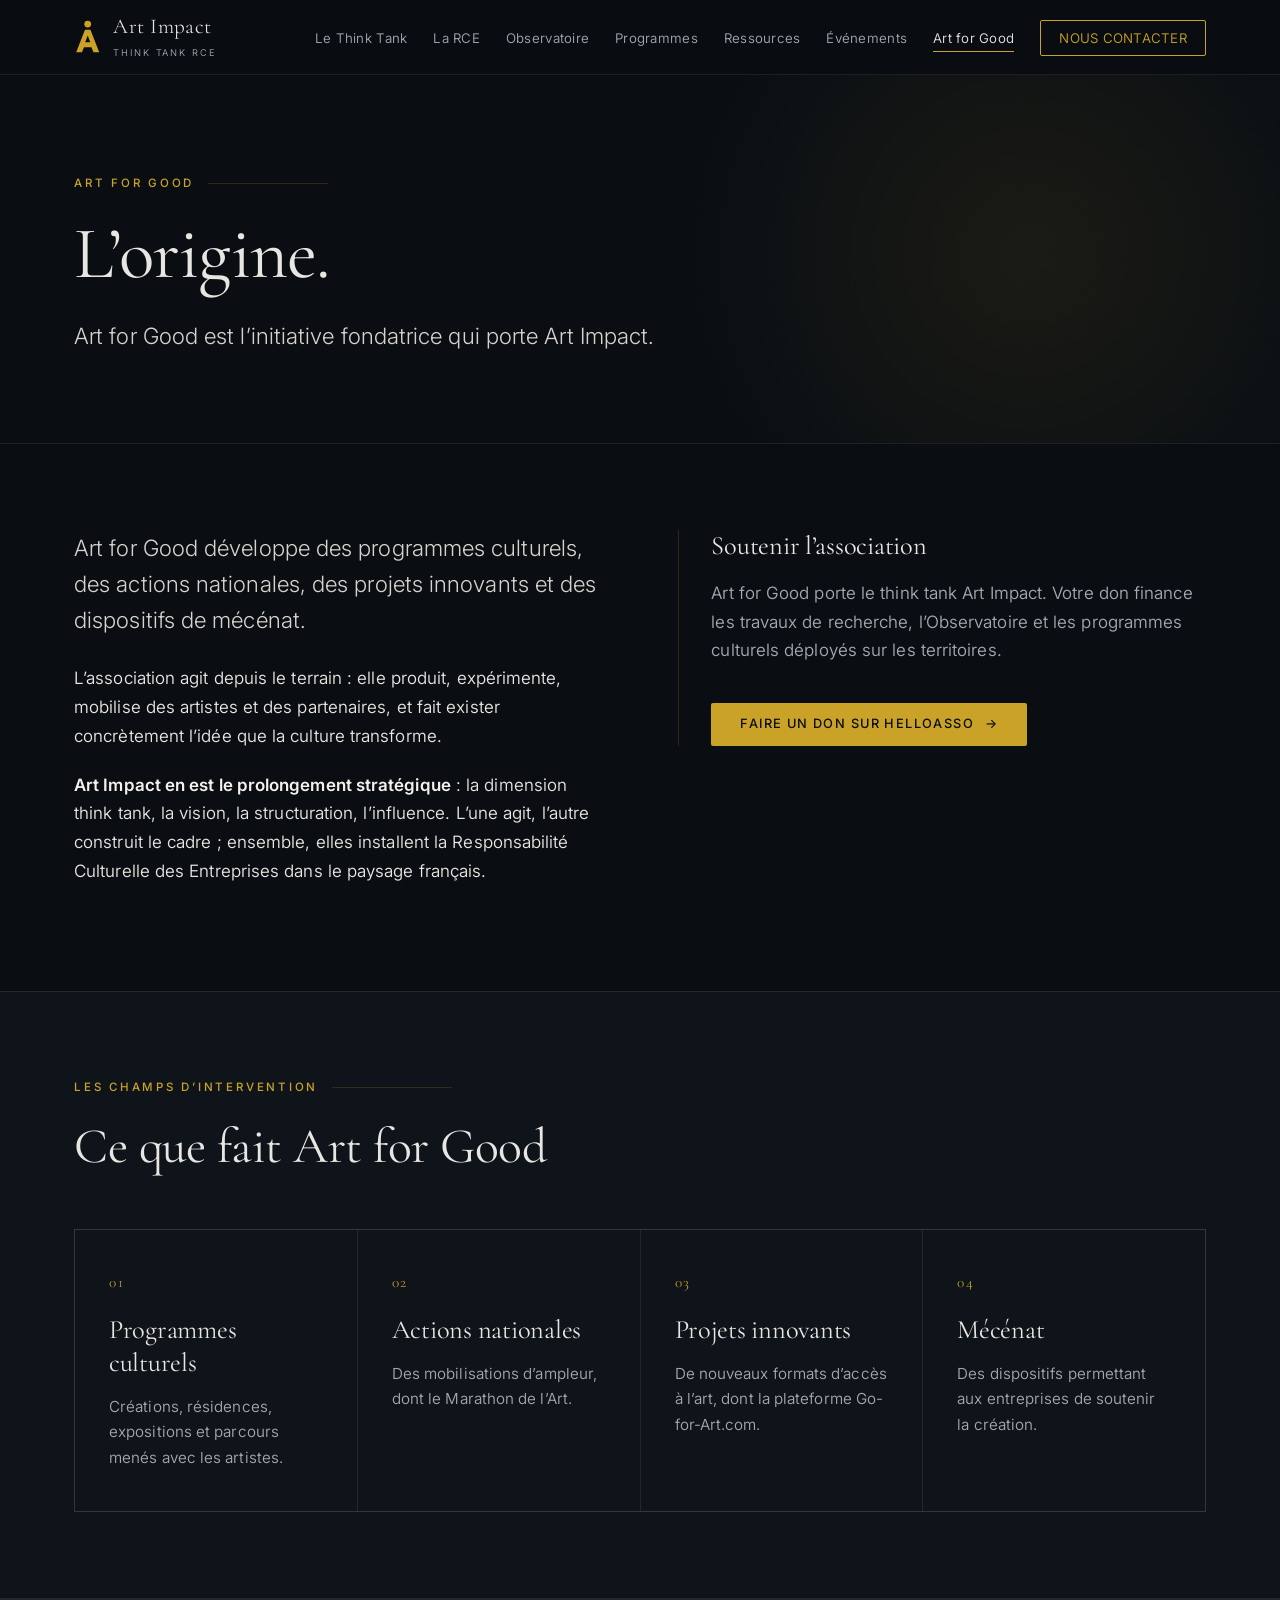
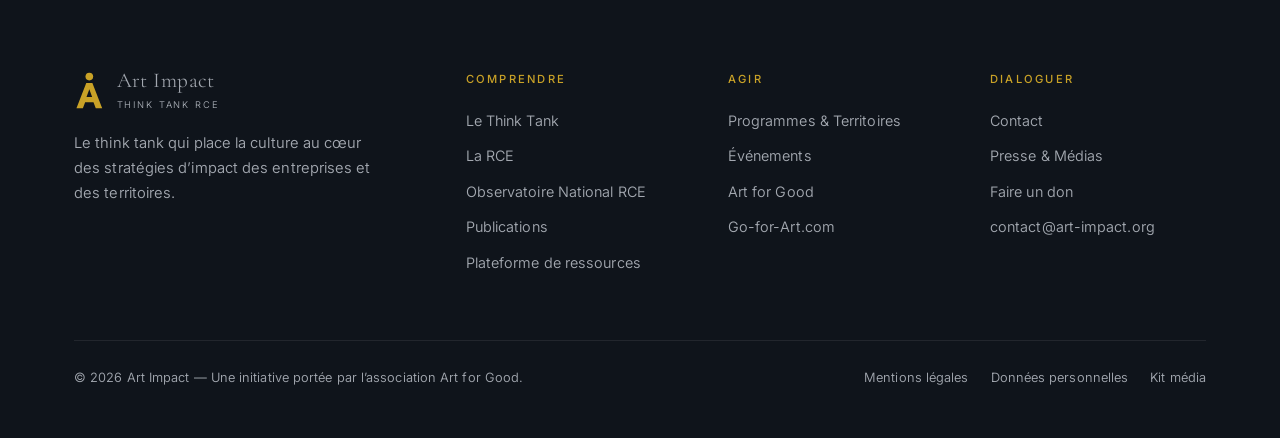
==== commit d99995af: "Ajoute le systeme de publication d articles Un article est un fichier Markdown depose dans contenu/." ====
--- a/art-for-good.html
+++ b/art-for-good.html
@@ -29,8 +29,9 @@
 <link rel="preconnect" href="https://fonts.gstatic.com" crossorigin>
 <link href="https://fonts.googleapis.com/css2?family=Cormorant+Garamond:wght@300;400;500&family=Inter:wght@300;400;500;600&display=swap" rel="stylesheet">
 <link rel="stylesheet" href="assets/css/style.css">
+<link rel="alternate" type="application/rss+xml" title="Art Impact — Publications" href="https://art-impact.org/flux.xml">
 <script type="application/ld+json">
-{"@context":"https://schema.org","@graph":[{"@type":["Organization","NGO"],"@id":"https://art-impact.org/#organisation","name":"Art Impact","alternateName":"Think Tank de la Responsabilité Culturelle des Entreprises","url":"https://art-impact.org","email":"contact@art-impact.org","logo":{"@type":"ImageObject","url":"https://art-impact.org/assets/img/og-image.jpg","width":1200,"height":630},"image":"https://art-impact.org/assets/img/og-image.jpg","description":"Art Impact est le think tank qui place la culture au cœur des stratégies d’impact des entreprises et des territoires.","areaServed":{"@type":"Country","name":"France"},"knowsAbout":["Responsabilité Culturelle des Entreprises","RCE","impact culturel","mécénat culturel","RSE","attractivité territoriale","politique culturelle","engagement des salariés"],"parentOrganization":{"@type":"NGO","name":"Art for Good","url":"https://www.helloasso.com/associations/art-for-good"},"contactPoint":[{"@type":"ContactPoint","email":"contact@art-impact.org","contactType":"informations","availableLanguage":"French"},{"@type":"ContactPoint","email":"presse@art-impact.org","contactType":"presse","availableLanguage":"French"}]},{"@type":"WebSite","@id":"https://art-impact.org/#site","url":"https://art-impact.org","name":"Art Impact","inLanguage":"fr-FR","publisher":{"@id":"https://art-impact.org/#organisation"}},{"@type":"WebPage","@id":"https://art-impact.org/art-for-good.html#page","url":"https://art-impact.org/art-for-good.html","name":"Art for Good — L’origine d’Art Impact","description":"Art for Good est l’initiative fondatrice qui porte Art Impact : programmes culturels, actions nationales, projets innovants et dispositifs de mécénat.","inLanguage":"fr-FR","isPartOf":{"@id":"https://art-impact.org/#site"},"about":{"@id":"https://art-impact.org/#organisation"},"primaryImageOfPage":"https://art-impact.org/assets/img/og-image.jpg","breadcrumb":{"@id":"https://art-impact.org/art-for-good.html#fil"}},{"@type":"BreadcrumbList","@id":"https://art-impact.org/art-for-good.html#fil","itemListElement":[{"@type":"ListItem","position":1,"name":"Accueil","item":"https://art-impact.org/"},{"@type":"ListItem","position":2,"name":"Art for Good","item":"https://art-impact.org/art-for-good.html"}]}]}
+{"@context":"https://schema.org","@graph":[{"@type":["Organization","NGO"],"@id":"https://art-impact.org/#organisation","name":"Art Impact","alternateName":"Think Tank de la Responsabilité Culturelle des Entreprises","url":"https://art-impact.org","email":"contact@art-impact.org","logo":{"@type":"ImageObject","url":"https://art-impact.org/assets/img/og-image.jpg","width":1200,"height":630},"image":"https://art-impact.org/assets/img/og-image.jpg","description":"Art Impact est le think tank qui place la culture au cœur des stratégies d’impact des entreprises et des territoires.","foundingDate":"2023-11-04","address":{"@type":"PostalAddress","streetAddress":"54 rue René Boulanger","postalCode":"75010","addressLocality":"Paris","addressCountry":"FR"},"identifier":[{"@type":"PropertyValue","propertyID":"SIRET","value":"93416432800015"},{"@type":"PropertyValue","propertyID":"SIREN","value":"934164328"},{"@type":"PropertyValue","propertyID":"RNA","value":"W751271647"}],"areaServed":{"@type":"Country","name":"France"},"knowsAbout":["Responsabilité Culturelle des Entreprises","RCE","impact culturel","mécénat culturel","RSE","attractivité territoriale","politique culturelle","engagement des salariés"],"parentOrganization":{"@type":"NGO","name":"Art for Good","url":"https://www.helloasso.com/associations/art-for-good"},"contactPoint":[{"@type":"ContactPoint","email":"contact@art-impact.org","contactType":"informations","availableLanguage":"French"},{"@type":"ContactPoint","email":"presse@art-impact.org","contactType":"presse","availableLanguage":"French"}]},{"@type":"WebSite","@id":"https://art-impact.org/#site","url":"https://art-impact.org","name":"Art Impact","inLanguage":"fr-FR","publisher":{"@id":"https://art-impact.org/#organisation"}},{"@type":"WebPage","@id":"https://art-impact.org/art-for-good.html#page","url":"https://art-impact.org/art-for-good.html","name":"Art for Good — L’origine d’Art Impact","description":"Art for Good est l’initiative fondatrice qui porte Art Impact : programmes culturels, actions nationales, projets innovants et dispositifs de mécénat.","inLanguage":"fr-FR","isPartOf":{"@id":"https://art-impact.org/#site"},"about":{"@id":"https://art-impact.org/#organisation"},"primaryImageOfPage":"https://art-impact.org/assets/img/og-image.jpg","breadcrumb":{"@id":"https://art-impact.org/art-for-good.html#fil"}},{"@type":"BreadcrumbList","@id":"https://art-impact.org/art-for-good.html#fil","itemListElement":[{"@type":"ListItem","position":1,"name":"Accueil","item":"https://art-impact.org/"},{"@type":"ListItem","position":2,"name":"Art for Good","item":"https://art-impact.org/art-for-good.html"}]}]}
 </script>
 </head>
 <body>
@@ -134,6 +135,7 @@
           <li><a href="think-tank.html">Le Think Tank</a></li>
           <li><a href="rce.html">La RCE</a></li>
           <li><a href="observatoire.html">Observatoire National RCE</a></li>
+          <li><a href="publications.html">Publications</a></li>
           <li><a href="ressources.html">Plateforme de ressources</a></li>
         </ul>
       </div>
--- a/assets/css/style.css
+++ b/assets/css/style.css
@@ -356,3 +356,49 @@
   font-size:1rem;max-width:72ch;
 }
 .qa summary:focus-visible{outline:2px solid var(--gold);outline-offset:4px}
+
+/* ---------- Article ---------- */
+.article{padding-top:clamp(52px,8vh,86px)}
+.article h1{font-size:clamp(2.1rem,4.6vw,3.4rem);margin-bottom:26px}
+.art-meta{
+  display:flex;flex-wrap:wrap;gap:10px 26px;margin:0;
+  font-size:.76rem;letter-spacing:.14em;text-transform:uppercase;color:var(--text-dim);
+}
+.art-meta > *{display:flex;align-items:center;gap:9px}
+.art-meta > *::before{content:"";width:5px;height:5px;background:var(--gold);border-radius:50%}
+.card .art-meta{letter-spacing:.1em}
+
+.prose{font-size:1.06rem;line-height:1.82;color:#D9D6D0}
+.prose > *:first-child{margin-top:0}
+.prose h2{
+  font-size:clamp(1.5rem,2.8vw,2.05rem);margin:56px 0 20px;color:#F2EFE8;
+  padding-top:22px;border-top:1px solid var(--line-soft);
+}
+.prose h3{font-size:clamp(1.18rem,2vw,1.42rem);margin:38px 0 14px;color:#F2EFE8}
+.prose p{margin:0 0 1.35em}
+.prose strong{color:#F5F2EC}
+.prose em{color:var(--text-dim)}
+.prose a{color:var(--gold);border-bottom:1px solid rgba(201,162,39,.35)}
+.prose a:hover{border-color:var(--gold)}
+.prose ul,.prose ol{margin:0 0 1.5em;padding-left:1.3em}
+.prose li{margin-bottom:.6em;padding-left:.3em}
+.prose li::marker{color:var(--gold)}
+.prose blockquote{
+  border-left:2px solid var(--gold);margin:38px 0;padding:6px 0 6px 28px;
+  font-family:var(--serif);font-size:1.3rem;line-height:1.5;color:#F2EFE8;
+}
+.prose blockquote p{margin:0}
+.prose hr{border:0;height:1px;background:var(--line-soft);margin:48px 0}
+.prose code{
+  background:var(--ink-3);padding:2px 7px;border-radius:2px;
+  font-size:.9em;color:var(--gold-soft);
+}
+.prose img{border-radius:3px;margin:34px 0}
+
+.tags{display:flex;flex-wrap:wrap;gap:9px;margin:46px 0 0}
+.tags span{
+  font-size:.72rem;letter-spacing:.1em;text-transform:uppercase;color:var(--text-dim);
+  border:1px solid var(--line-soft);padding:6px 13px;border-radius:2px;
+}
+.card h3 a{transition:color .25s}
+.card h3 a:hover{color:var(--gold-soft)}
